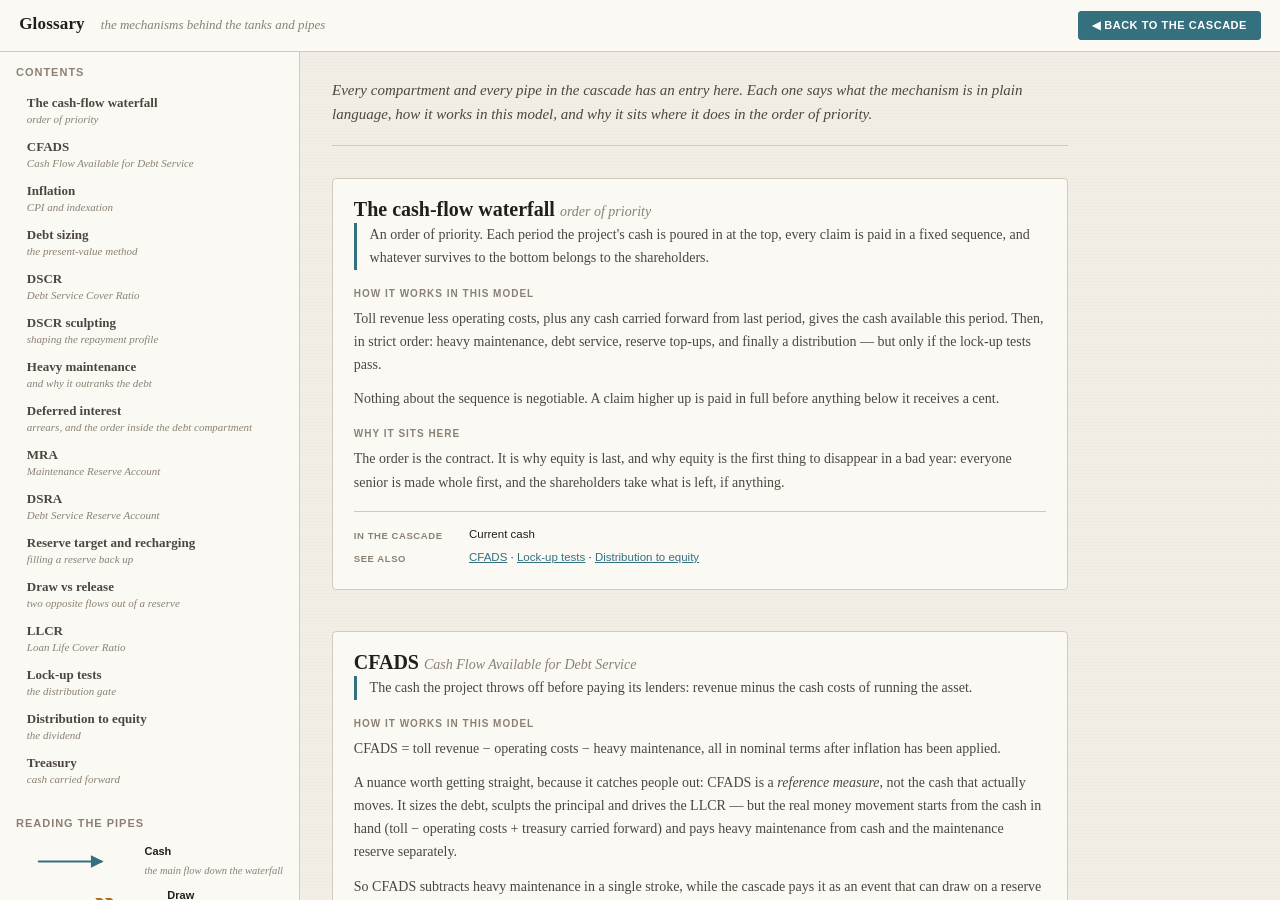
==== glossary.html @ 498d99e7 "Add v2: MONIAC-style cash-flow waterfall simulator Complete rewrite. The v1 topology and engine are " ====
<!DOCTYPE html>
<html lang="en">
<head>
<meta charset="utf-8">
<meta name="viewport" content="width=device-width, initial-scale=1">
<title>Glossary — Cash-flow waterfall</title>
<link rel="stylesheet" href="css/app.css">
</head>
<body class="doc-page">
<div class="app app--doc">

  <header class="masthead">
    <h1>Glossary</h1>
    <span class="tagline">the mechanisms behind the tanks and pipes</span>
    <nav>
      <a class="btn is-primary" href="index.html">&#9664; Back to the cascade</a>
    </nav>
  </header>

  <aside class="sidebar">
    <p class="panel-title">Contents</p>
    <nav class="toc" id="toc"></nav>

    <p class="panel-title" style="margin-top:1.6rem">Reading the pipes</p>
    <div id="legend"></div>
  </aside>

  <main class="doc" id="doc">
    <p class="doc-lede">
      Every compartment and every pipe in the cascade has an entry here. Each
      one says what the mechanism is in plain language, how it works in
      <em>this</em> model, and why it sits where it does in the order of
      priority.
    </p>
  </main>

</div>

<script src="src/engine.js"></script>
<script src="data/graph_data.js"></script>
<script src="js/labels.js"></script>
<script src="js/params.js"></script>
<script src="js/glossary.js"></script>
<script>
(function () {
  const doc = document.getElementById("doc");
  const toc = document.getElementById("toc");

  /* Which cascade compartments each entry covers, derived by inverting the
   * node map rather than maintained by hand. */
  const nodesFor = {};
  for (const nodeId in GLOSSARY_FOR_NODE) {
    const g = GLOSSARY_FOR_NODE[nodeId];
    (nodesFor[g] = nodesFor[g] || []).push(nodeId);
  }
  const nodeLabel = (id) => displayLabelById(id, CASCADE_GRAPH);

  for (const e of GLOSSARY_ENTRIES) {
    /* table of contents */
    const a = document.createElement("a");
    a.href = "#" + e.id;
    a.className = "toc-link";
    a.innerHTML = "<b>" + e.term + "</b>" +
      (e.aka ? "<span>" + e.aka + "</span>" : "");
    toc.appendChild(a);

    /* the entry */
    const sec = document.createElement("section");
    sec.className = "entry";
    sec.id = e.id;

    const h = document.createElement("h2");
    h.innerHTML = e.term +
      (e.aka ? ' <span class="entry-aka">' + e.aka + "</span>" : "");
    sec.appendChild(h);

    const plain = document.createElement("p");
    plain.className = "entry-plain";
    plain.innerHTML = e.plain;
    sec.appendChild(plain);

    sec.appendChild(subhead("How it works in this model"));
    for (const para of e.model) {
      const p = document.createElement("p");
      p.innerHTML = para;
      sec.appendChild(p);
    }

    sec.appendChild(subhead("Why it sits here"));
    const why = document.createElement("p");
    why.innerHTML = e.why;
    sec.appendChild(why);

    /* footer: rows, params, the compartments it covers, cross-links */
    const foot = document.createElement("div");
    foot.className = "entry-foot";
    if (e.params && e.params.length) {
      foot.appendChild(meta("Driven by", paramLabels(e.params)));
    }
    if (nodesFor[e.id]) {
      foot.appendChild(meta("In the cascade",
        nodesFor[e.id].map(nodeLabel).join(" · ")));
    }
    if (e.see && e.see.length) {
      const d = document.createElement("div");
      d.className = "entry-meta";
      const k = document.createElement("span");
      k.className = "k"; k.textContent = "See also";
      d.appendChild(k);
      const v = document.createElement("span");
      e.see.forEach((id, i) => {
        const t = glossaryEntry(id);
        if (!t) { return; }
        if (i) { v.appendChild(document.createTextNode(" · ")); }
        const link = document.createElement("a");
        link.href = "#" + id; link.textContent = t.term;
        v.appendChild(link);
      });
      d.appendChild(v);
      foot.appendChild(d);
    }
    sec.appendChild(foot);
    doc.appendChild(sec);
  }

  function subhead(t) {
    const h = document.createElement("h3");
    h.className = "entry-sub";
    h.textContent = t;
    return h;
  }
  function meta(k, v) {
    const d = document.createElement("div");
    d.className = "entry-meta";
    const ks = document.createElement("span");
    ks.className = "k"; ks.textContent = k;
    const vs = document.createElement("span");
    vs.innerHTML = v;
    d.appendChild(ks); d.appendChild(vs);
    return d;
  }

  /* ---- the pipe legend, drawn with the real cascade CSS -------------- */
  const TYPES = [
    ["cash", "Cash", "the main flow down the waterfall"],
    ["draw", "Draw", "a reserve paying a shortfall"],
    ["release", "Release", "a reserve's surplus going out"],
    ["fund", "Fund", "cash topping a reserve up"],
    ["carry", "Carry", "a balance crossing into the next period"],
    ["test", "Test", "a gate, not a flow"]
  ];
  const NS = "http://www.w3.org/2000/svg";
  const legend = document.getElementById("legend");
  for (const [type, name, note] of TYPES) {
    const row = document.createElement("div");
    row.className = "legend-row";

    const svg = document.createElementNS(NS, "svg");
    svg.setAttribute("viewBox", "0 0 90 16");
    svg.setAttribute("class", "cascade-svg legend-swatch");
    const defs = document.createElementNS(NS, "defs");
    svg.appendChild(defs);
    /* reuse the cascade's own marker shapes so the legend cannot lie */
    const mk = document.createElementNS(NS, "marker");
    mk.setAttribute("id", "lg-" + type);
    mk.setAttribute("viewBox", "0 0 12 12");
    mk.setAttribute("refX", "9"); mk.setAttribute("refY", "6");
    mk.setAttribute("markerWidth", "8"); mk.setAttribute("markerHeight", "8");
    mk.setAttribute("orient", "auto-start-reverse");
    const shape = {
      cash: ["M 1 1 L 11 6 L 1 11 z", "fill"],
      fund: ["M 1 1 L 11 6 L 1 11 z", "fill"],
      draw: ["M 1 2 L 6 6 L 1 10 M 6 2 L 11 6 L 6 10", "stroke"],
      release: ["M 6 1 L 11 6 L 6 11 L 1 6 z", "stroke"],
      carry: ["M 2 2 L 10 6 L 2 10", "stroke"],
      test: ["M 2 2 L 10 6 L 2 10", "stroke"]
    }[type];
    const colour = { cash: "var(--liquid)", draw: "var(--draw)",
      release: "var(--release)", fund: "var(--fund)",
      carry: "var(--ink-3)", test: "var(--ink-3)" }[type];
    const mp = document.createElementNS(NS, "path");
    mp.setAttribute("d", shape[0]);
    if (shape[1] === "fill") {
      mp.setAttribute("fill", colour);
    } else {
      mp.setAttribute("fill", "none");
      mp.setAttribute("stroke", colour);
      mp.setAttribute("stroke-width", "2");
      mp.setAttribute("stroke-linecap", "round");
    }
    mk.appendChild(mp); defs.appendChild(mk);

    const g = document.createElementNS(NS, "g");
    g.setAttribute("class", "pipe pipe-" + type + " is-active");
    const p = document.createElementNS(NS, "path");
    p.setAttribute("d", "M 2 8 L 74 8");
    p.setAttribute("class", "pipe-line");
    p.setAttribute("marker-end", "url(#lg-" + type + ")");
    g.appendChild(p);
    svg.appendChild(g);
    row.appendChild(svg);

    const txt = document.createElement("div");
    txt.className = "legend-text";
    txt.innerHTML = "<b>" + name + "</b><span>" + note + "</span>";
    row.appendChild(txt);
    legend.appendChild(row);
  }

  /* highlight the entry the cascade sent us to */
  function flash() {
    const id = location.hash.replace("#", "");
    document.querySelectorAll(".entry.is-target")
      .forEach((n) => n.classList.remove("is-target"));
    if (!id) { return; }
    const t = document.getElementById(id);
    if (t) { t.classList.add("is-target"); }
  }
  window.addEventListener("hashchange", flash);
  flash();
})();
</script>
</body>
</html>
---- css/app.css ----
/* =====================================================================
 * app.css -- paper/ink palette, MONIAC tank + liquid + pipe language.
 * ===================================================================== */

:root {
  /* paper & ink */
  --paper:    #f2eee5;
  --paper-2:  #fbf9f4;
  --paper-3:  #e9e3d6;
  --ink:      #211e1c;
  --ink-2:    #4d463f;
  --ink-3:    #8b8073;
  --rule:     #d3cbba;
  --rule-2:   #bdb3a0;

  /* the water */
  --liquid:      #35707f;
  --liquid-top:  #57a0b0;
  --liquid-soft: #cfe3e7;

  /* flow semantics -- draw and release must never read as one thing */
  --draw:     #b06a1e;   /* reservoir paying a shortfall  */
  --release:  #4c7a3f;   /* reservoir surplus to equity   */
  --fund:     #5c7fa3;   /* cash topping a reservoir up   */

  --alert:    #a03328;
  --ok:       #2f6b4f;
  --warn:     #b58324;

  --sans: -apple-system, "Segoe UI", Roboto, Helvetica, Arial, sans-serif;
  --serif: Georgia, "Iowan Old Style", "Palatino Linotype", serif;
  --mono: "SFMono-Regular", Consolas, "Liberation Mono", monospace;
}

* { box-sizing: border-box; }

html, body { height: 100%; }

body {
  margin: 0;
  background: var(--paper);
  color: var(--ink);
  font: 14px/1.5 var(--sans);
  /* faint laid-paper texture */
  background-image:
    repeating-linear-gradient(0deg, rgba(0,0,0,.011) 0 1px, transparent 1px 3px);
}

/* ---------------------------------------------------------------- layout */

.app {
  display: grid;
  grid-template-columns: 300px minmax(0, 1fr) 320px;
  grid-template-rows: auto auto minmax(0, 1fr);
  grid-template-areas: "head head head" "intro intro intro" "side stage info";
  height: 100vh;
}

/* what the thing is, before anyone has to guess */
.intro {
  grid-area: intro;
  display: flex; gap: 2rem; flex-wrap: wrap;
  padding: .85rem 1.2rem .9rem;
  background: var(--paper-3);
  border-bottom: 1px solid var(--rule);
}
.intro p {
  flex: 1 1 26rem; margin: 0; max-width: 46rem;
  font: 13px/1.55 var(--serif); color: var(--ink-2);
}
.intro b { color: var(--ink); font-weight: 600; }
.intro a { color: var(--liquid); }

.masthead {
  grid-area: head;
  display: flex; align-items: baseline; gap: 1rem;
  padding: .7rem 1.2rem;
  border-bottom: 1px solid var(--rule);
  background: var(--paper-2);
}
.masthead h1 {
  font: 600 17px/1.2 var(--serif);
  margin: 0; letter-spacing: .01em;
}
.masthead .tagline {
  font: italic 13px/1.3 var(--serif);
  color: var(--ink-3);
}
.masthead nav { margin-left: auto; display: flex; gap: .35rem; }

.sidebar, .inspector {
  overflow-y: auto;
  background: var(--paper-2);
  padding: .9rem 1rem 3rem;
}
.sidebar { grid-area: side; border-right: 1px solid var(--rule); }
.inspector { grid-area: info; border-left: 1px solid var(--rule); }

.stage {
  grid-area: stage;
  display: flex; flex-direction: column;
  min-width: 0; min-height: 0;
}

.panel-title {
  font: 600 11px/1 var(--sans);
  text-transform: uppercase; letter-spacing: .09em;
  color: var(--ink-3);
  margin: 0 0 .7rem;
}

/* ------------------------------------------------------- assumptions */

.pgroup { border-bottom: 1px solid var(--rule); padding: .1rem 0 .5rem; }
.pgroup > summary {
  cursor: pointer; list-style: none;
  font: 600 12px/1 var(--sans);
  text-transform: uppercase; letter-spacing: .07em;
  color: var(--ink-2);
  padding: .6rem 0 .5rem;
  display: flex; align-items: center; gap: .5rem;
}
.pgroup > summary::-webkit-details-marker { display: none; }
.pgroup > summary::before {
  content: "▸"; color: var(--ink-3); font-size: 10px;
  transition: transform .15s;
}
.pgroup[open] > summary::before { transform: rotate(90deg); }
.pgroup-tag {
  margin-left: auto;
  font: 400 9px/1 var(--sans); letter-spacing: .06em;
  text-transform: uppercase; color: var(--ink-3);
  border: 1px solid var(--rule-2); border-radius: 2px;
  padding: 2px 4px;
}

.prow { padding: .35rem 0 .5rem; border-left: 2px solid transparent;
        padding-left: .5rem; margin-left: -.5rem; transition: background .2s; }
.prow.is-relevant {
  border-left-color: var(--liquid);
  background: var(--liquid-soft);
}
.prow.is-disabled { opacity: .45; }
.prow-head { display: flex; align-items: baseline; gap: .5rem; }
.prow-head label { font-size: 12px; color: var(--ink-2); }
.prow-value {
  margin-left: auto;
  font: 600 12px/1 var(--mono); color: var(--ink);
}
.prow-note {
  margin: .3rem 0 0; font: italic 11px/1.35 var(--serif); color: var(--ink-3);
}

input[type="range"] {
  -webkit-appearance: none; appearance: none;
  width: 100%; height: 18px; margin: .15rem 0 0;
  background: transparent; cursor: pointer;
}
input[type="range"]::-webkit-slider-runnable-track {
  height: 3px; background: var(--rule-2); border-radius: 2px;
}
input[type="range"]::-webkit-slider-thumb {
  -webkit-appearance: none; appearance: none;
  width: 13px; height: 13px; margin-top: -5px;
  border-radius: 50%; background: var(--paper-2);
  border: 2px solid var(--liquid);
}
input[type="range"]::-moz-range-track {
  height: 3px; background: var(--rule-2); border-radius: 2px;
}
input[type="range"]::-moz-range-thumb {
  width: 13px; height: 13px; border-radius: 50%;
  background: var(--paper-2); border: 2px solid var(--liquid);
}
input[type="range"]:disabled::-webkit-slider-thumb { border-color: var(--ink-3); }

.ptoggle {
  width: 100%; margin-top: .2rem; padding: .45rem .5rem;
  /* the plain-language options are sentences, so let them wrap */
  font: 600 11px/1.3 var(--sans); letter-spacing: .03em;
  text-align: center; white-space: normal;
  background: var(--paper-3); color: var(--ink-2);
  border: 1px solid var(--rule-2); border-radius: 3px; cursor: pointer;
}
.ptoggle.is-on { background: var(--liquid); color: #fff; border-color: var(--liquid); }

/* ------------------------------------------------------------ buttons */

.btn {
  font: 600 11px/1 var(--sans); letter-spacing: .05em;
  text-transform: uppercase;
  padding: .5rem .8rem;
  background: var(--paper-2); color: var(--ink-2);
  border: 1px solid var(--rule-2); border-radius: 3px;
  cursor: pointer; text-decoration: none;
}
.btn:hover:not(:disabled) { background: var(--paper-3); }
.btn:disabled { opacity: .4; cursor: default; }
.btn.is-primary { background: var(--liquid); border-color: var(--liquid); color: #fff; }
.btn.is-primary:hover:not(:disabled) { background: #2b5d69; }

/* --------------------------------------------------------- the stage */

.controls {
  display: flex; align-items: center; gap: .5rem; flex-wrap: wrap;
  padding: .6rem 1rem;
  border-bottom: 1px solid var(--rule);
  background: var(--paper-2);
}
.period-readout {
  font: 600 13px/1 var(--mono);
  padding: .3rem .55rem; border: 1px solid var(--rule-2); border-radius: 3px;
  background: var(--paper);
  min-width: 8.5rem; text-align: center;
}
.stage-readout {
  font: italic 12px/1.3 var(--serif); color: var(--ink-2);
  margin-left: .25rem;
}
.controls .spacer { flex: 1; }
.ctl-sep {
  width: 1px; align-self: stretch; background: var(--rule); margin: 0 .3rem;
}
.speed {
  margin-left: auto;
  font: 600 10px/1 var(--sans); text-transform: uppercase;
  letter-spacing: .07em; color: var(--ink-3);
  display: flex; align-items: center; gap: .35rem;
}
.speed select {
  font: 600 11px/1 var(--sans); color: var(--ink-2);
  background: var(--paper); border: 1px solid var(--rule-2);
  border-radius: 3px; padding: .35rem .4rem; text-transform: none;
  letter-spacing: 0;
}

.figures {
  display: flex; gap: 0; flex-wrap: wrap;
  border-bottom: 1px solid var(--rule);
  background: var(--paper-2);
}
.figure {
  flex: 1 1 0; min-width: 92px;
  padding: .45rem .7rem;
  border-right: 1px solid var(--rule);
}
.figure:last-child { border-right: none; }
.figure dt {
  font: 600 9px/1.2 var(--sans); text-transform: uppercase;
  letter-spacing: .07em; color: var(--ink-3); margin: 0 0 .15rem;
}
.figure dd { margin: 0; font: 600 13px/1.2 var(--mono); }
.figure.is-alert dd { color: var(--alert); }
.figure.is-ok dd { color: var(--ok); }
/* not yet reached by the step-through */
.figure.is-pending dd { color: var(--rule-2); }

.canvas-wrap { flex: 1; overflow: auto; padding: 1rem; min-height: 0; }
.cascade-svg { display: block; width: 100%; height: auto; max-width: 940px;
               margin: 0 auto; }

/* ----------------------------------------------------------- tanks */

.node { cursor: pointer; }

.tank-body { fill: var(--paper-2); stroke: none; }
.tank-glass {
  fill: none; stroke: var(--rule-2); stroke-width: 1.2;
  pointer-events: none;
}
.node:hover .tank-glass { stroke: var(--ink-2); stroke-width: 1.6; }
.node.is-selected .tank-glass { stroke: var(--liquid); stroke-width: 2.4; }

.cascade-svg { --fill-ms: 500ms; }
.tank-liquid {
  fill: var(--liquid); opacity: .62;
  transition: y var(--fill-ms) ease-out, height var(--fill-ms) ease-out;
}
.tank-surface {
  fill: var(--liquid-top);
  transition: y var(--fill-ms) ease-out;
}
.node.is-negative .tank-liquid { fill: var(--alert); opacity: .5; }
.node.is-negative .tank-surface { fill: var(--alert); }
.node.is-bad .tank-glass { stroke: var(--alert); stroke-width: 2.5;
                           stroke-dasharray: 4 2; }

/* reservoirs read as heavier vessels; they hold a level between periods */
.node-reservoir .tank-body { fill: #f6f2e8; }
.node-reservoir .tank-glass { stroke: var(--ink-2); stroke-width: 1.8; }
.node-reservoir.is-underfilled .tank-glass { stroke: var(--warn); }

.tank-target {
  stroke: var(--ink-2); stroke-width: 1.1; stroke-dasharray: 5 3;
  opacity: .8; pointer-events: none;
}

.tank-label {
  font: 600 10.5px/1 var(--sans); fill: var(--ink-2);
  letter-spacing: .02em; pointer-events: none;
}
.tank-value {
  font: 600 13px/1 var(--mono); fill: var(--ink); pointer-events: none;
}
.tank-sub {
  font: 400 9.5px/1 var(--mono); fill: var(--ink-3); pointer-events: none;
}

.node-source .tank-body { fill: var(--paper-3); }
.node-source .tank-label { font-size: 10px; }
.node-sink .tank-glass { stroke: var(--release); stroke-width: 1.8; }
.node-sink .tank-liquid { fill: var(--release); }
.node-sink .tank-surface { fill: #6b9d5c; }

.badge-box { fill: var(--alert); }
.badge-text {
  font: 700 8.5px/1 var(--sans); fill: #fff; letter-spacing: .06em;
  pointer-events: none;
}

/* ------------------------------------- debt: three ordered buckets */

.node-compound .tank-body { fill: #efe9dc; }
.node-compound .tank-glass { stroke: var(--ink); stroke-width: 1.8; }

.sub { cursor: pointer; }
.sub-body { fill: var(--paper-2); }
.sub-glass { fill: none; stroke: var(--rule-2); stroke-width: 1.1;
             pointer-events: none; }
.sub:hover .sub-glass { stroke: var(--ink-2); }
.sub.is-selected .sub-glass { stroke: var(--liquid); stroke-width: 2.2; }
.sub-liquid { fill: var(--liquid); opacity: .6; transition: y .5s, height .5s; }
.sub.is-short .sub-liquid { fill: var(--alert); opacity: .55; }
.sub.is-short .sub-glass { stroke: var(--alert); stroke-width: 1.8; }
.sub.is-served .sub-liquid { fill: var(--ok); opacity: .5; }
.sub.is-idle .sub-glass { stroke-dasharray: 3 3; opacity: .55; }

.sub-label { font: 600 10px/1 var(--sans); fill: var(--ink-2);
             pointer-events: none; }
.sub-value { font: 600 11.5px/1 var(--mono); fill: var(--ink);
             pointer-events: none; }
.sub-sub { font: 400 9px/1 var(--mono); fill: var(--ink-3);
           pointer-events: none; }
.sub-priority { fill: none; stroke: var(--ink-3); stroke-width: 1.4;
                stroke-dasharray: 3 2; }

/* ------------------------------------------------- lock-up lamps */

.lamp-dot { fill: var(--paper-3); stroke: var(--rule-2); stroke-width: 1.2; }
.lamp-dot.is-on { fill: var(--ok); stroke: var(--ok); }
.lamp-dot.is-off { fill: var(--alert); stroke: var(--alert); }
.lamp-label { font: 600 8px/1 var(--sans); fill: var(--ink-3);
              letter-spacing: .05em; pointer-events: none; }
.node-gate .tank-glass { stroke: var(--ink-2); stroke-width: 1.6;
                         stroke-dasharray: 6 3; }
/* The verdict carries the alarm, so the gate needs no badge on top of it. */
.node-gate.is-blocked .tank-value { fill: var(--alert); }
.node-gate.is-blocked .tank-glass { stroke: var(--alert); stroke-width: 2; }
.node-gate.is-passed .tank-value { fill: var(--ok); }

/* ------------------------------------------------------------ pipes */

.pipe { cursor: pointer; }
.pipe-hit { fill: none; stroke: transparent; stroke-width: 16; }
.pipe-casing { fill: none; stroke: var(--paper); stroke-width: 7;
               stroke-linecap: round; pointer-events: none; }
.pipe-line { fill: none; stroke-width: 2.2; stroke-linecap: round;
             pointer-events: none; }
.pipe-flow { fill: none; stroke-width: 2.2; stroke-linecap: round;
             pointer-events: none; opacity: 0; }
.pipe-amount { font: 600 10px/1 var(--mono); fill: var(--ink-2);
               paint-order: stroke; stroke: var(--paper); stroke-width: 3.5;
               pointer-events: none; }

/* --- the seven flow types, each visually distinct ---------------- */

.pipe-cash  .pipe-line { stroke: var(--liquid); }
.pipe-carry .pipe-line { stroke: var(--ink-3); stroke-dasharray: 7 4;
                         stroke-width: 1.8; }
.pipe-test  .pipe-line { stroke: var(--ink-3); stroke-dasharray: 2 3;
                         stroke-width: 1.5; }
.pipe-fund  .pipe-line { stroke: var(--fund); stroke-dasharray: 1 4;
                         stroke-width: 2.6; stroke-linecap: round; }

/* DRAW: a reservoir paying a shortfall. Heavy, warm, long-dashed. */
.pipe-draw .pipe-line {
  stroke: var(--draw); stroke-width: 3.4; stroke-dasharray: 11 4;
}
.pipe-draw .pipe-casing { stroke-width: 8.5; }
.pipe-draw .pipe-amount { fill: var(--draw); font-weight: 700; }

/* RELEASE: a reservoir's surplus going out to equity. Thin, cool green,
   solid, open-diamond head -- the opposite reading from a draw. */
.pipe-release .pipe-line {
  stroke: var(--release); stroke-width: 1.7; stroke-dasharray: none;
}
.pipe-release .pipe-amount { fill: var(--release); }

.pipe.is-idle { opacity: .22; }
.pipe.is-idle .pipe-amount { display: none; }
.pipe:hover .pipe-line { stroke-width: 4; }
.pipe.is-selected .pipe-line { stroke: var(--ink); stroke-width: 4; }

/* --- liquid travelling along a pipe ------------------------------ */
/* The moving droplets ride on top of the static line. They appear when the
   pipe is flowing: every carrying pipe during Run, only the current stage's
   pipes while stepping. */
@keyframes pipeFlow { to { stroke-dashoffset: -28; } }

.pipe-flow {
  stroke: var(--liquid-top);
  stroke-dasharray: 5 9;
  stroke-linecap: round;
}
.cascade-svg.is-running .pipe.is-active .pipe-flow,
.pipe.is-flowing .pipe-flow {
  opacity: .95;
  animation: pipeFlow .85s linear infinite;
}
.pipe-draw .pipe-flow { stroke: #e0a35c; stroke-width: 3; stroke-dasharray: 6 10; }
.pipe-release .pipe-flow { stroke: #7fae6d; }
.pipe-fund .pipe-flow { stroke: #93b3cd; }
.pipe-carry .pipe-flow, .pipe-test .pipe-flow { stroke: var(--ink-3); }

@media (prefers-reduced-motion: reduce) {
  .cascade-svg.is-running .pipe.is-active .pipe-flow,
  .pipe.is-flowing .pipe-flow { animation: none; opacity: .8; }
  .tank-liquid, .tank-surface { transition: none; }
}

/* --- stage highlighting (used by Step-through) ------------------- */

.cascade-svg.stage-mode .node:not(.in-stage) { opacity: .28; }
.cascade-svg.stage-mode .sub:not(.in-stage) { opacity: .35; }
.cascade-svg.stage-mode .pipe:not(.in-stage) { opacity: .1; }
.cascade-svg.stage-mode .node.in-stage .tank-glass { stroke-width: 2.2; }

/* ------------------------------------------------- stage strip */

.stagebar {
  display: flex; align-items: stretch; gap: 0;
  border-bottom: 1px solid var(--rule);
  background: var(--paper);
}
.stagebar.is-hidden { display: none; }
.stage-chip {
  flex: 1 1 0; min-width: 0;
  padding: .4rem .5rem .45rem;
  border-right: 1px solid var(--rule);
  background: none; text-align: left; cursor: pointer;
  font: 11px/1.25 var(--sans); color: var(--ink-3);
}
.stage-chip:last-child { border-right: none; }
.stage-chip .n {
  display: block; font: 700 9px/1 var(--mono); letter-spacing: .08em;
  color: var(--ink-3); margin-bottom: .2rem;
}
.stage-chip.is-done { color: var(--ink-2); background: var(--paper-3); }
.stage-chip.is-current {
  color: #fff; background: var(--liquid);
}
.stage-chip.is-current .n { color: rgba(255,255,255,.75); }

.narration {
  padding: .55rem 1rem;
  border-bottom: 1px solid var(--rule);
  background: var(--paper-2);
  font: 13px/1.5 var(--serif); color: var(--ink);
  min-height: 2.4rem;
}
.narration:empty { display: none; }
.narration b { font-family: var(--mono); font-size: 12.5px; font-weight: 700; }
.narration .flag {
  display: inline-block; margin-left: .4rem; padding: 1px 5px;
  border-radius: 2px; background: var(--alert); color: #fff;
  font: 700 9.5px/1.5 var(--sans); letter-spacing: .06em;
}
.narration .flag.ok { background: var(--ok); }

/* ------------------------------------------------------- inspector */

.insp-kicker {
  font: 600 9px/1 var(--sans); text-transform: uppercase;
  letter-spacing: .1em; color: var(--ink-3); margin: 0 0 .35rem;
}
.insp-title { font: 600 15px/1.25 var(--serif); margin: 0 0 .5rem; }
.insp-body { font: 13px/1.55 var(--serif); color: var(--ink-2); }
.insp-body p { margin: 0 0 .7rem; }
.insp-figs {
  margin: .8rem 0; border-top: 1px solid var(--rule);
}
.insp-figs div {
  display: flex; justify-content: space-between; gap: .5rem;
  padding: .3rem 0; border-bottom: 1px solid var(--rule);
  font: 12px/1.3 var(--sans);
}
.insp-figs dt { color: var(--ink-3); }
.insp-figs dd { margin: 0; font-family: var(--mono); font-weight: 600; }
.insp-meta {
  font: 11px/1.4 var(--mono); color: var(--ink-3);
  border-top: 1px solid var(--rule); padding-top: .55rem; margin-top: .8rem;
}
.insp-flowtype {
  display: inline-block; padding: 2px 6px; border-radius: 2px;
  font: 700 9px/1.4 var(--sans); text-transform: uppercase;
  letter-spacing: .07em; color: #fff;
}
.ft-cash { background: var(--liquid); }
.ft-draw { background: var(--draw); }
.ft-release { background: var(--release); }
.ft-fund { background: var(--fund); }
.ft-carry, .ft-test, .ft-priority { background: var(--ink-3); }

.insp-empty { font: italic 13px/1.5 var(--serif); color: var(--ink-3); }

/* the formula worked through with the numbers currently on screen */
.insp-dyn {
  margin: .8rem 0 .2rem; padding: .6rem .7rem;
  background: var(--liquid-soft);
  border-left: 3px solid var(--liquid); border-radius: 0 3px 3px 0;
  font: 12.5px/1.6 var(--serif); color: var(--ink);
}
.insp-dyn b { font-family: var(--mono); font-size: 11.5px; font-weight: 700; }
.insp-dyn em { color: var(--ink-3); font-style: normal;
               font: 600 9.5px/1 var(--sans); text-transform: uppercase;
               letter-spacing: .07em; }

/* ------------------------------------------------- glossary page */

.app--doc { grid-template-columns: 300px minmax(0, 1fr);
            grid-template-areas: "head head" "side doc"; }
.doc {
  grid-area: doc; overflow-y: auto;
  padding: 1.6rem 2rem 6rem;
}
.doc-lede {
  max-width: 46rem; margin: 0 0 2rem;
  font: italic 15px/1.6 var(--serif); color: var(--ink-2);
  padding-bottom: 1.2rem; border-bottom: 1px solid var(--rule);
}

.toc { display: flex; flex-direction: column; }
.toc-link {
  padding: .4rem .55rem; border-left: 2px solid transparent;
  text-decoration: none; color: var(--ink-2);
  font: 13px/1.3 var(--serif);
}
.toc-link b { font-weight: 600; display: block; }
.toc-link span {
  display: block; font: italic 11px/1.3 var(--serif); color: var(--ink-3);
}
.toc-link:hover { background: var(--paper-3); border-left-color: var(--liquid); }

.entry {
  max-width: 46rem; margin: 0 0 2.6rem;
  padding: 1.1rem 1.3rem 1.2rem;
  background: var(--paper-2);
  border: 1px solid var(--rule); border-radius: 4px;
  scroll-margin-top: 1rem;
}
.entry.is-target {
  border-color: var(--liquid); border-left-width: 4px;
  box-shadow: 0 1px 8px rgba(53,112,127,.14);
}
.entry h2 { font: 600 20px/1.25 var(--serif); margin: 0 0 .1rem; }
.entry-aka {
  font: italic 14px/1.3 var(--serif); color: var(--ink-3); font-weight: 400;
}
.entry-plain {
  font: 15px/1.6 var(--serif); color: var(--ink);
  margin: .7rem 0 1.1rem; padding-left: .8rem;
  border-left: 3px solid var(--liquid);
}
.entry-sub {
  font: 600 10px/1 var(--sans); text-transform: uppercase;
  letter-spacing: .1em; color: var(--ink-3);
  margin: 1.2rem 0 .5rem;
}
.entry p { font: 14px/1.65 var(--serif); color: var(--ink-2); margin: 0 0 .7rem; }
.entry code {
  font: 12.5px/1.5 var(--mono); background: var(--paper-3);
  padding: 1px 4px; border-radius: 2px; color: var(--ink);
}
.entry-foot { margin-top: 1.1rem; border-top: 1px solid var(--rule);
              padding-top: .7rem; }
.entry-meta {
  display: flex; gap: .7rem; padding: .18rem 0;
  font: 11.5px/1.5 var(--sans);
}
.entry-meta .k {
  flex: 0 0 6.5rem; color: var(--ink-3);
  text-transform: uppercase; letter-spacing: .06em;
  font-size: 9.5px; font-weight: 600; padding-top: .15rem;
}
.entry-meta a { color: var(--liquid); }

.legend-row { display: flex; align-items: center; gap: .5rem;
              padding: .25rem 0; }
.legend-swatch { width: 78px; height: 15px; flex: 0 0 78px; }
.legend-text b { font: 600 11px/1.3 var(--sans); display: block; }
.legend-text span { font: italic 10.5px/1.3 var(--serif); color: var(--ink-3); }

/* the inline "read more" link in the cascade inspector */
.insp-more {
  display: inline-block; margin-top: .3rem;
  font: 600 11px/1 var(--sans); letter-spacing: .04em;
  text-transform: uppercase; color: var(--liquid);
  text-decoration: none; border-bottom: 1px solid var(--liquid);
  padding-bottom: 2px;
}
.insp-more:hover { color: var(--ink); border-color: var(--ink); }

/* --------------------------------------------------------- anomaly */

.anomaly-bar {
  padding: .5rem 1rem; background: var(--alert); color: #fff;
  font: 600 12px/1.4 var(--sans);
}
.anomaly-bar:empty { display: none; }
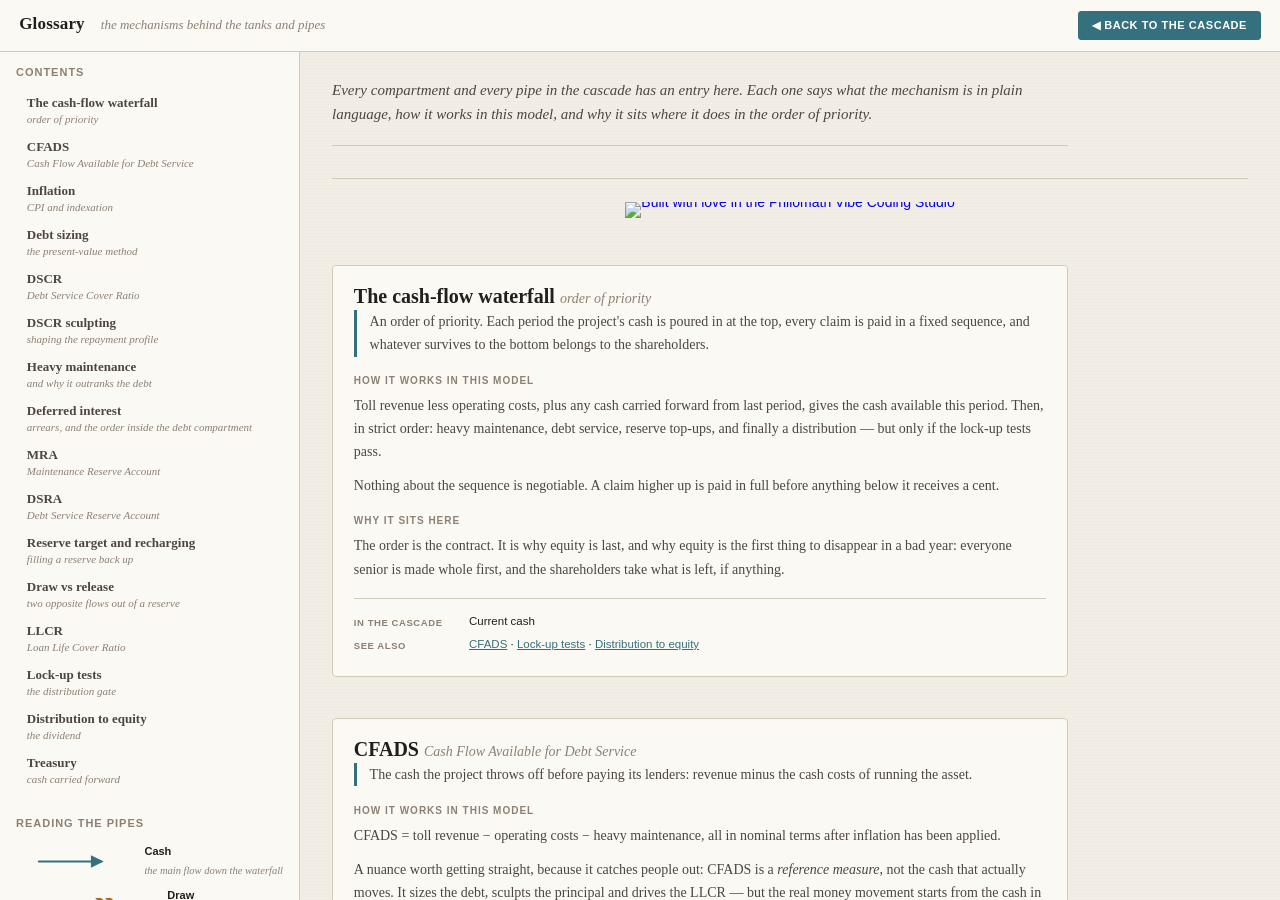
==== commit a43880dd: "Correct the MRA rule, rewire the lock-up gate, add the Studio badge Model logic - MRA target now loo" ====
--- a/glossary.html
+++ b/glossary.html
@@ -32,6 +32,14 @@
       <em>this</em> model, and why it sits where it does in the order of
       priority.
     </p>
+    <footer class="site-footer">
+      <a href="https://philomathlearning.com/studio?utm_source=member_project&utm_medium=badge&utm_campaign=vcs_gallery"
+         target="_blank" rel="noopener">
+        <img src="https://philomathlearning.com/badges/vcs-light.svg"
+             alt="Built with love in the Philomath Vibe Coding Studio"
+             height="38">
+      </a>
+    </footer>
   </main>
 
 </div>
@@ -146,8 +154,7 @@
     ["draw", "Draw", "a reserve paying a shortfall"],
     ["release", "Release", "a reserve's surplus going out"],
     ["fund", "Fund", "cash topping a reserve up"],
-    ["carry", "Carry", "a balance crossing into the next period"],
-    ["test", "Test", "a gate, not a flow"]
+    ["carry", "Carry", "a balance crossing into the next period"]
   ];
   const NS = "http://www.w3.org/2000/svg";
   const legend = document.getElementById("legend");
--- a/css/app.css
+++ b/css/app.css
@@ -334,6 +334,10 @@
 .sub.is-short .sub-glass { stroke: var(--alert); stroke-width: 1.8; }
 .sub.is-served .sub-liquid { fill: var(--ok); opacity: .5; }
 .sub.is-idle .sub-glass { stroke-dasharray: 3 3; opacity: .55; }
+/* interest being deferred, or arrears being carried forward */
+.sub.is-accruing .sub-sub { fill: var(--alert); font-weight: 700; }
+.sub.is-accruing .sub-glass { stroke: var(--alert); stroke-width: 1.6;
+                              stroke-dasharray: none; opacity: 1; }
 
 .sub-label { font: 600 10px/1 var(--sans); fill: var(--ink-2);
              pointer-events: none; }
@@ -610,6 +614,29 @@
 }
 .insp-more:hover { color: var(--ink); border-color: var(--ink); }
 
+/* ---------------------------------------------------- site footer */
+
+.site-footer {
+  margin-top: 2rem;            /* breathing room above the badge */
+  padding: 1.4rem 1rem 1.6rem;
+  border-top: 1px solid var(--rule);
+  text-align: center;          /* centred, per the Studio's instructions */
+}
+.site-footer img { display: inline-block; vertical-align: middle; }
+.site-footer a { display: inline-block; line-height: 0; }
+.site-footer p {
+  margin: .7rem 0 0;
+  font: italic 11.5px/1.5 var(--serif); color: var(--ink-3);
+}
+
+/* On the cascade page the footer is a fixed band under the scrolling
+   canvas, so the badge stays visible without hunting for it. */
+.stage > .site-footer {
+  flex: 0 0 auto; margin-top: 0;
+  padding: .8rem 1rem .9rem;
+  background: var(--paper-2);
+}
+
 /* --------------------------------------------------------- anomaly */
 
 .anomaly-bar {
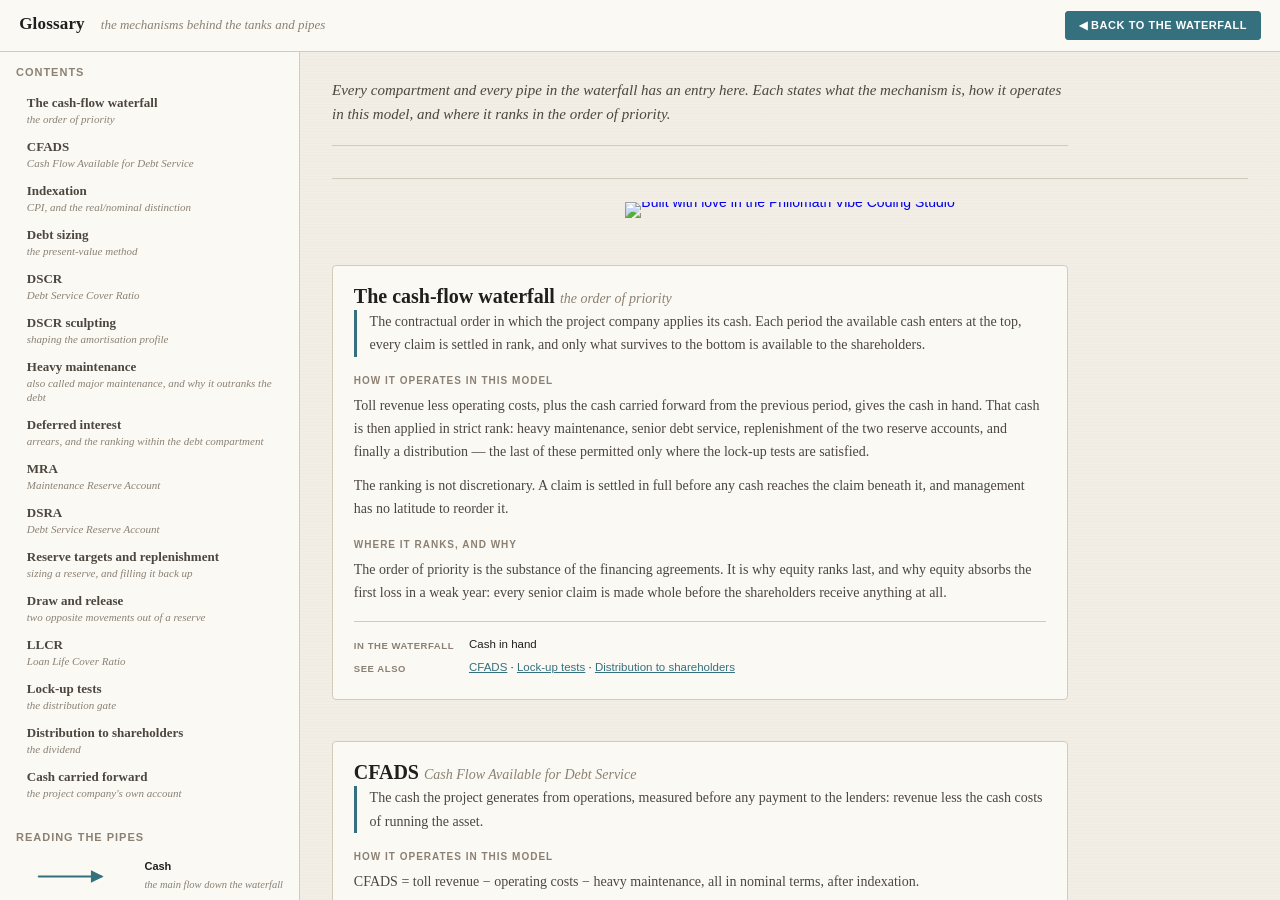
==== commit 2b5c32b8: "Raise all user-facing text to a practitioner register Every string the user reads was rewritten in t" ====
--- a/glossary.html
+++ b/glossary.html
@@ -13,7 +13,7 @@
     <h1>Glossary</h1>
     <span class="tagline">the mechanisms behind the tanks and pipes</span>
     <nav>
-      <a class="btn is-primary" href="index.html">&#9664; Back to the cascade</a>
+      <a class="btn is-primary" href="index.html">&#9664; Back to the waterfall</a>
     </nav>
   </header>
 
@@ -27,10 +27,9 @@
 
   <main class="doc" id="doc">
     <p class="doc-lede">
-      Every compartment and every pipe in the cascade has an entry here. Each
-      one says what the mechanism is in plain language, how it works in
-      <em>this</em> model, and why it sits where it does in the order of
-      priority.
+      Every compartment and every pipe in the waterfall has an entry here.
+      Each states what the mechanism is, how it operates in <em>this</em>
+      model, and where it ranks in the order of priority.
     </p>
     <footer class="site-footer">
       <a href="https://philomathlearning.com/studio?utm_source=member_project&utm_medium=badge&utm_campaign=vcs_gallery"
@@ -87,14 +86,14 @@
     plain.innerHTML = e.plain;
     sec.appendChild(plain);
 
-    sec.appendChild(subhead("How it works in this model"));
+    sec.appendChild(subhead("How it operates in this model"));
     for (const para of e.model) {
       const p = document.createElement("p");
       p.innerHTML = para;
       sec.appendChild(p);
     }
 
-    sec.appendChild(subhead("Why it sits here"));
+    sec.appendChild(subhead("Where it ranks, and why"));
     const why = document.createElement("p");
     why.innerHTML = e.why;
     sec.appendChild(why);
@@ -106,7 +105,7 @@
       foot.appendChild(meta("Driven by", paramLabels(e.params)));
     }
     if (nodesFor[e.id]) {
-      foot.appendChild(meta("In the cascade",
+      foot.appendChild(meta("In the waterfall",
         nodesFor[e.id].map(nodeLabel).join(" · ")));
     }
     if (e.see && e.see.length) {
@@ -151,9 +150,9 @@
   /* ---- the pipe legend, drawn with the real cascade CSS -------------- */
   const TYPES = [
     ["cash", "Cash", "the main flow down the waterfall"],
-    ["draw", "Draw", "a reserve paying a shortfall"],
+    ["draw", "Draw", "a reserve meeting a shortfall"],
     ["release", "Release", "a reserve's surplus going out"],
-    ["fund", "Fund", "cash topping a reserve up"],
+    ["fund", "Fund", "cash replenishing a reserve"],
     ["carry", "Carry", "a balance crossing into the next period"]
   ];
   const NS = "http://www.w3.org/2000/svg";
